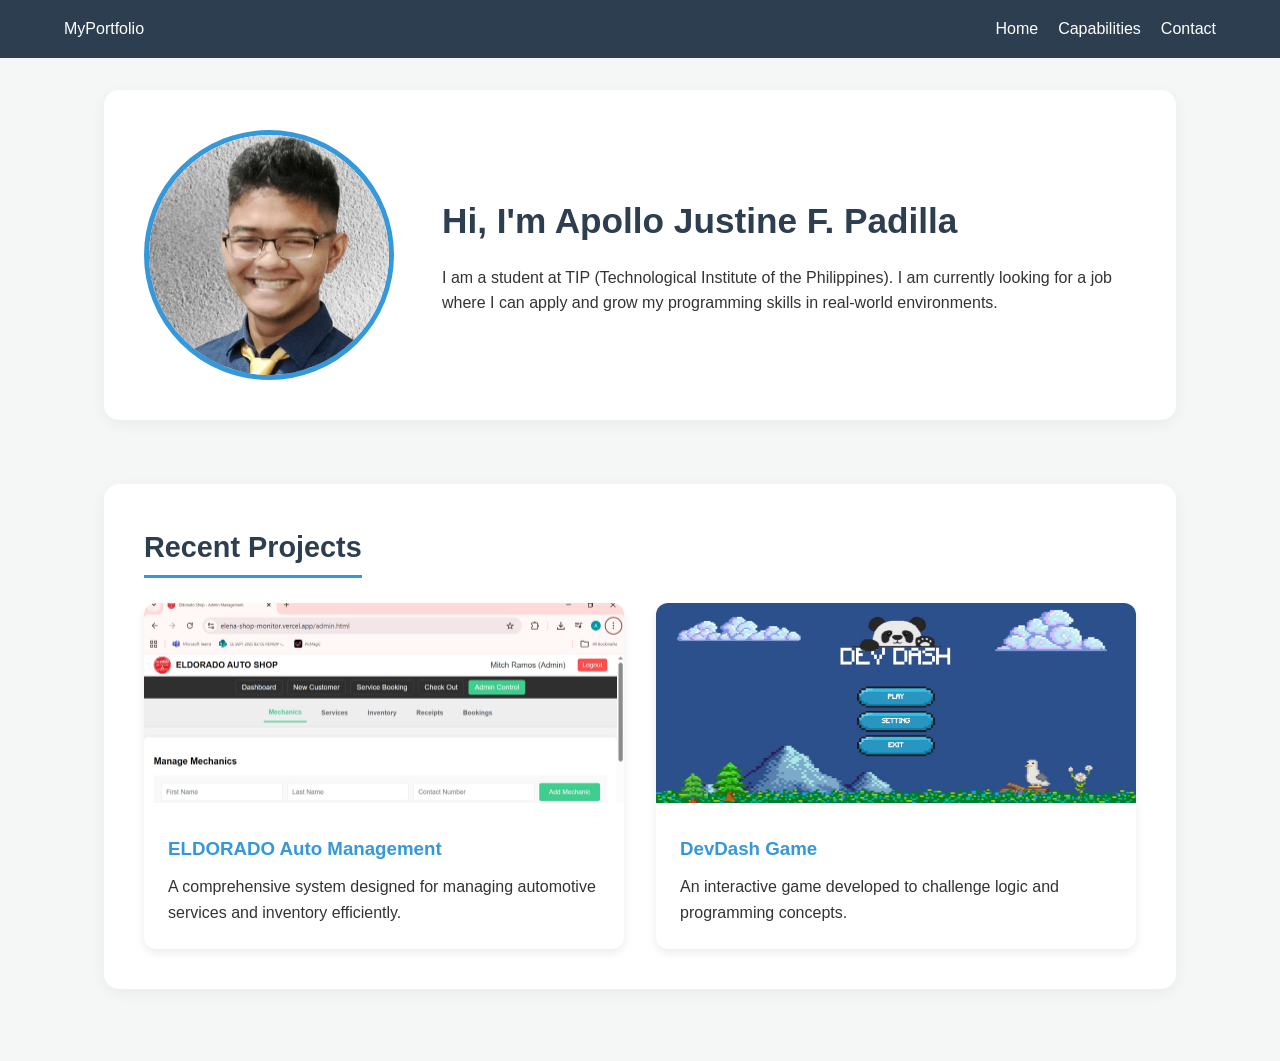
==== index.html @ 03398ac3 "ind3" ====
<!DOCTYPE html>
<html lang="en">
<head>
    <meta charset="UTF-8">
    <meta name="viewport" content="width=device-width, initial-scale=1.0">
    <title>Portfolio | Home</title>
    <link rel="stylesheet" href="style.css">
</head>
<body>
    <nav class="navbar">
        <div class="logo">MyPortfolio</div>
        <ul class="nav-links">
            <li><a href="index.html">Home</a></li>
            <li><a href="capabilities.html">Capabilities</a></li>
            <li><a href="contact.html">Contact</a></li>
        </ul>
    </nav>

    <section class="about-section container">
        <div class="about-flex">
            <img src="Images/apollo.jpg" alt="Photo of Me" class="profile-pic">
            <div class="about-text">
                <h1>Hi, I'm Apollo Justine F. Padilla</h1>
                <p>I am a student at TIP (Technological Institute of the Philippines). I am currently looking for a job where I can apply and grow my programming skills in real-world environments.</p>
            </div>
        </div>
    </section>

<main class="container">
    <div class="section-block"> <h2 class="block-title">Recent Projects</h2>
        <div class="grid">
            <div class="card">
                <img src="Images/ELDORADO.jpg" alt="ELDORADO App">
                <div class="card-content">
                    <h3>ELDORADO Auto Management</h3>
                    <p>A comprehensive system designed for managing automotive services and inventory efficiently.</p>
                </div>
            </div>
            <div class="card">
                <img src="Images/DevDash.jpg" alt="DevDash Game">
                <div class="card-content">
                    <h3>DevDash Game</h3>
                    <p>An interactive game developed to challenge logic and programming concepts.</p>
                </div>
            </div>
        </div>
    </div>
</main>
</body>
</html>
---- style.css ----
/* General Reset */
* {
    margin: 0;
    padding: 0;
    box-sizing: border-box;
    font-family: 'Segoe UI', Tahoma, Geneva, Verdana, sans-serif;
}

body {
    background-color: #f4f7f6; /* Light gray background for the whole site */
    color: #333;
    line-height: 1.6;
}

/* Navbar */
.navbar {
    display: flex;
    justify-content: space-between;
    align-items: center;
    padding: 1rem 5%;
    background: #2c3e50;
    color: white;
    position: sticky;
    top: 0;
    z-index: 1000;
}

.nav-links {
    display: flex;
    list-style: none;
}

.nav-links li a {
    color: white;
    text-decoration: none;
    margin-left: 20px;
}

/* Container for all pages */
.container {
    padding: 2rem 5%;
    max-width: 1200px; /* Keeps the content from getting too wide */
    margin: 0 auto;
}

/* Section Blocks (The white containers for Capabilities) */
.section-block {
    background: white; /* White "box" for each section */
    padding: 40px;
    border-radius: 15px;
    box-shadow: 0 4px 15px rgba(0,0,0,0.05);
    margin-bottom: 40px;
}

.block-title {
    margin-bottom: 25px;
    color: #2c3e50;
    border-bottom: 3px solid #3498db;
    display: inline-block;
    padding-bottom: 5px;
    font-size: 1.8rem;
}

/* Achievement Card */
.achievement-card img {
    width: 100%;
    max-height: 500px;
    object-fit: cover;
    border-radius: 10px;
    margin-bottom: 20px;
}

/* Tools Grid - Fixed to 3 Columns */
.tools-grid {
    display: grid;
    grid-template-columns: repeat(3, 1fr);
    gap: 25px;
}

.tool-item {
    background: #f8f9fa; /* Light gray inside the white block */
    padding: 2rem;
    border-radius: 12px;
    text-align: center;
    border: 1px solid #eee;
    display: flex;
    flex-direction: column;
    align-items: center;
    transition: transform 0.2s ease;
}

.tool-item:hover {
    transform: translateY(-5px);
}

.tool-item img {
    width: 60px;
    height: 60px;
    object-fit: contain;
    margin-bottom: 15px;
}

/* Contact Page Split Layout */
.contact-wrapper {
    display: flex;
    gap: 40px;
    background: white;
    padding: 30px;
    border-radius: 15px;
    box-shadow: 0 4px 15px rgba(0,0,0,0.08);
}

.contact-map, .contact-info {
    flex: 1;
}

.contact-list {
    list-style: none;
}

.contact-list li {
    margin-bottom: 25px;
}

.contact-list strong {
    display: block;
    color: #2c3e50;
    font-size: 0.85rem;
    text-transform: uppercase;
    letter-spacing: 1px;
}

.contact-list a {
    color: #3498db;
    text-decoration: none;
}

/* RESPONSIVE FIXES */
@media (max-width: 900px) {
    .tools-grid {
        grid-template-columns: repeat(2, 1fr); /* 2 columns on tablets */
    }
    .contact-wrapper {
        flex-direction: column;
    }
}

@media (max-width: 600px) {
    .tools-grid {
        grid-template-columns: 1fr; /* 1 column on phones */
    }
    .about-flex {
        flex-direction: column;
        text-align: center;
    }
}

/* --- Index Page Specific Styles --- */

/* About Section */
.about-flex {
    display: flex;
    align-items: center;
    gap: 3rem;
    background: white;
    padding: 40px;
    border-radius: 15px;
    box-shadow: 0 4px 15px rgba(0,0,0,0.05);
}

.profile-pic {
    width: 250px;
    height: 250px;
    border-radius: 50%;
    object-fit: cover;
    border: 5px solid #3498db;
    flex-shrink: 0; /* Prevents the image from squishing */
}

.about-text h1 {
    font-size: 2.2rem;
    color: #2c3e50;
    margin-bottom: 15px;
}

/* Projects Grid */
.section-title {
    margin: 2rem 0 1.5rem 0;
    color: #2c3e50;
    font-size: 1.8rem;
}

.grid {
    display: grid;
    grid-template-columns: repeat(auto-fit, minmax(350px, 1fr));
    gap: 2rem;
}

.card {
    background: white;
    border-radius: 12px;
    overflow: hidden;
    box-shadow: 0 4px 10px rgba(0,0,0,0.08);
    transition: transform 0.3s ease;
}

.card:hover {
    transform: translateY(-8px);
}

.card img {
    width: 100%;
    height: 200px;
    object-fit: cover;
}

.card-content {
    padding: 1.5rem;
}

.card-content h3 {
    margin-bottom: 10px;
    color: #3498db;
}
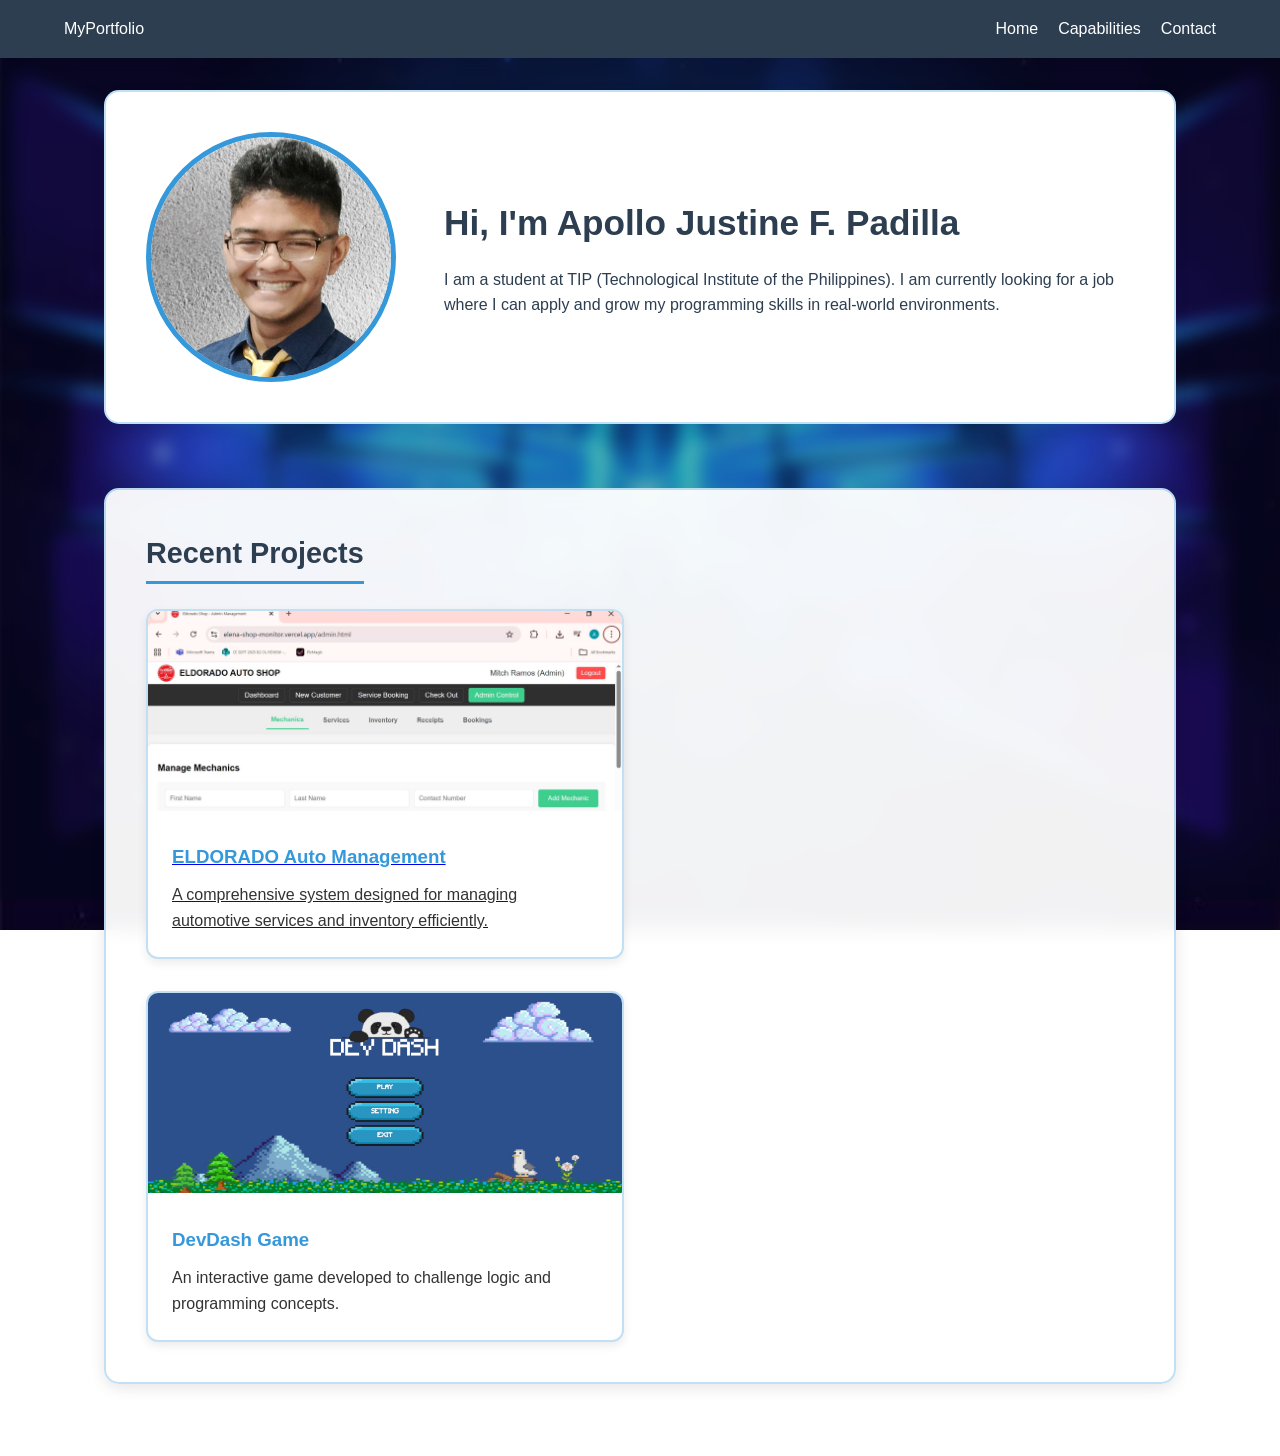
==== commit cd9d60b4: "ind 4" ====
--- a/index.html
+++ b/index.html
@@ -29,6 +29,7 @@
 <main class="container">
     <div class="section-block"> <h2 class="block-title">Recent Projects</h2>
         <div class="grid">
+         <a href="https://canva.link/xxeqnveavldlo4q" class="project-link">      
             <div class="card">
                 <img src="Images/ELDORADO.jpg" alt="ELDORADO App">
                 <div class="card-content">
@@ -36,6 +37,8 @@
                     <p>A comprehensive system designed for managing automotive services and inventory efficiently.</p>
                 </div>
             </div>
+         </a> 
+         <a href="https://canva.link/jispzs58zcda3gw" class="project-link"></a>
             <div class="card">
                 <img src="Images/DevDash.jpg" alt="DevDash Game">
                 <div class="card-content">
@@ -43,6 +46,7 @@
                     <p>An interactive game developed to challenge logic and programming concepts.</p>
                 </div>
             </div>
+         </a>
         </div>
     </div>
 </main>
--- a/style.css
+++ b/style.css
@@ -7,9 +7,32 @@
 }
 
 body {
-    background-color: #f4f7f6; /* Light gray background for the whole site */
-    color: #333;
+    /* 1. Set your image here. Make sure the filename matches exactly! */
+    background: url('Images/ScifiBg.jpg') no-repeat center center fixed; 
+    background-size: cover;
+    
+    color: #f0f0f0;
     line-height: 1.6;
+    min-height: 100vh;
+    margin: 0;
+}
+
+/* 2. This layer adds the "Blur" and the blue sci-fi tint over your image */
+body::before {
+    content: "";
+    position: fixed;
+    top: 0;
+    left: 0;
+    width: 100%;
+    height: 100%;
+    /* This creates a blue 'glass' tint. Adjust the 0.2 to 0.4 for more/less blue */
+    background: rgba(3, 10, 26, 0.3); 
+    
+    /* THE BLUR: Increase the 8px to 15px if you want it more blurry */
+    backdrop-filter: blur(8px); 
+    -webkit-backdrop-filter: blur(8px); /* For Safari support */
+    
+    z-index: -1; /* Keeps it behind your text/containers */
 }
 
 /* Navbar */
@@ -52,6 +75,41 @@
     margin-bottom: 40px;
 }
 
+/* 1. Base Container Style (Glass Effect) */
+.section-block, .contact-wrapper, .about-flex, .card {
+    background: rgba(255, 255, 255, 0.92); /* Slightly more transparent */
+    backdrop-filter: blur(10px);
+    border: 2px solid rgba(52, 152, 219, 0.3); /* Initial subtle blue border */
+    border-radius: 15px;
+    transition: all 0.4s cubic-bezier(0.175, 0.885, 0.32, 1.275); /* Smooth pop effect */
+    box-shadow: 0 4px 15px rgba(0, 0, 0, 0.1); /* Standard initial shadow */
+}
+
+/* 2. Bright Hover Effect (The Sci-Fi Glow) */
+.section-block:hover, .contact-wrapper:hover, .about-flex:hover, .card:hover {
+    transform: translateY(-10px) scale(1.01); /* Lift and slight grow */
+    border: 2px solid rgba(52, 152, 219, 0.8); /* Brighten the border */
+    
+    /* Bright Blue Sci-Fi Glow Shadow */
+    box-shadow: 0 0 25px rgba(52, 152, 219, 0.6), 
+                0 0 10px rgba(52, 152, 219, 0.4); 
+    
+    background: rgba(255, 255, 255, 0.98); /* Become more solid when "active" */
+}
+
+/* 3. Specialized Card Shadow (Optional) */
+/* If you want the project cards to have an even sharper glow */
+.card:hover {
+    box-shadow: 0 15px 30px rgba(0, 0, 0, 0.2), 
+                0 0 20px rgba(52, 152, 219, 0.5);
+}
+
+/* Ensure content blocks remain professional and readable */
+.section-block, .card, .contact-wrapper {
+    background: rgba(255, 255, 255, 0.95); /* Keep contents light for reading */
+    color: #333; /* Dark text inside the light boxes */
+}
+
 .block-title {
     margin-bottom: 25px;
     color: #2c3e50;
@@ -183,6 +241,10 @@
     margin-bottom: 15px;
 }
 
+.about-text p {
+    color: #2c3e50;
+}
+
 /* Projects Grid */
 .section-title {
     margin: 2rem 0 1.5rem 0;
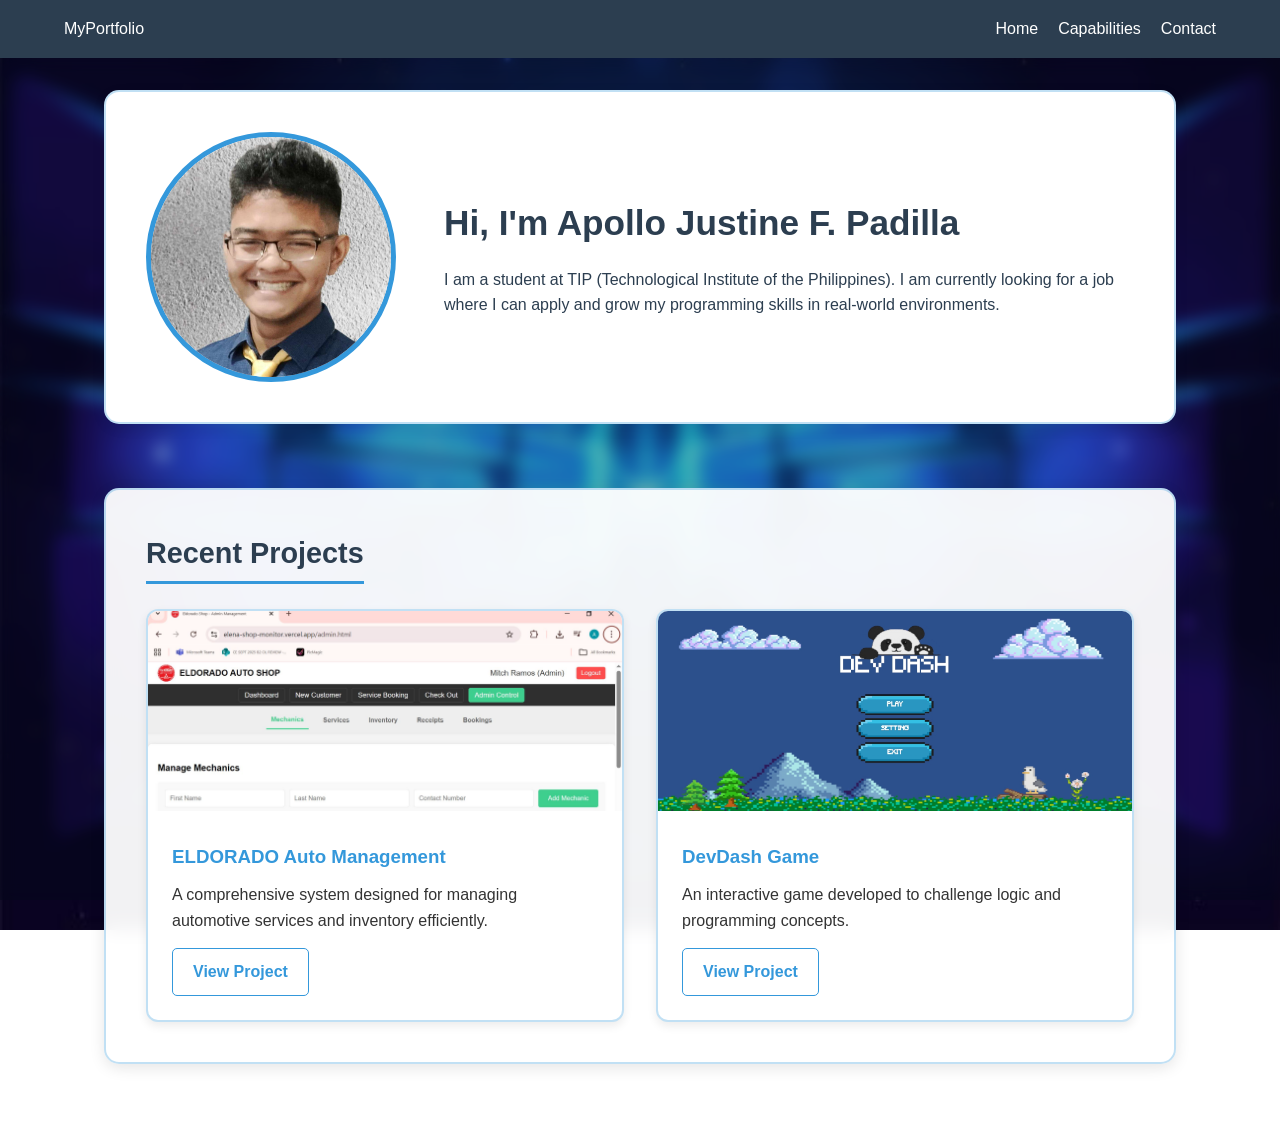
==== commit 6c22eccc: "IND6" ====
--- a/index.html
+++ b/index.html
@@ -29,24 +29,25 @@
 <main class="container">
     <div class="section-block"> <h2 class="block-title">Recent Projects</h2>
         <div class="grid">
-         <a href="https://canva.link/xxeqnveavldlo4q" class="project-link">      
-            <div class="card">
-                <img src="Images/ELDORADO.jpg" alt="ELDORADO App">
-                <div class="card-content">
-                    <h3>ELDORADO Auto Management</h3>
-                    <p>A comprehensive system designed for managing automotive services and inventory efficiently.</p>
-                </div>
-            </div>
-         </a> 
-         <a href="https://canva.link/jispzs58zcda3gw" class="project-link"></a>
-            <div class="card">
-                <img src="Images/DevDash.jpg" alt="DevDash Game">
-                <div class="card-content">
-                    <h3>DevDash Game</h3>
-                    <p>An interactive game developed to challenge logic and programming concepts.</p>
-                </div>
-            </div>
-         </a>
+        <div class="card">
+        <img src="Images/ELDORADO.jpg" alt="ELDORADO App">
+        <div class="card-content">
+            <h3>ELDORADO Auto Management</h3>
+            <p>A comprehensive system designed for managing automotive services and inventory efficiently.</p>
+        <a href="https://canva.link/xxeqnveavldlo4q" class="btn-glow">View Project</a>
+        </div>
+        </div>
+
+        <div class="card">
+        <img src="Images/DevDash.jpg" alt="DevDash Game">
+        <div class="card-content">
+            <h3>DevDash Game</h3>
+            <p>An interactive game developed to challenge logic and programming concepts.</p>
+        <a href="https://canva.link/jispzs58zcda3gw" class="btn-glow">View Project</a>
+        </div>
+        </div>
+
+            
         </div>
     </div>
 </main>
--- a/style.css
+++ b/style.css
@@ -110,6 +110,33 @@
     color: #333; /* Dark text inside the light boxes */
 }
 
+/* Removes default link styling for the whole-card link */
+.project-link {
+    text-decoration: none;
+    color: inherit; /* Keeps your text dark/gray instead of turning blue */
+    display: block;
+}
+
+/* Sci-fi Glow Button (For Option 2) */
+.btn-glow {
+    display: inline-block;
+    margin-top: 15px;
+    padding: 10px 20px;
+    background: transparent;
+    color: #3498db;
+    border: 1px solid #3498db;
+    border-radius: 5px;
+    text-decoration: none;
+    font-weight: bold;
+    transition: all 0.3s ease;
+}
+
+.btn-glow:hover {
+    background: #3498db;
+    color: white;
+    box-shadow: 0 0 15px rgba(52, 152, 219, 0.7);
+}
+
 .block-title {
     margin-bottom: 25px;
     color: #2c3e50;
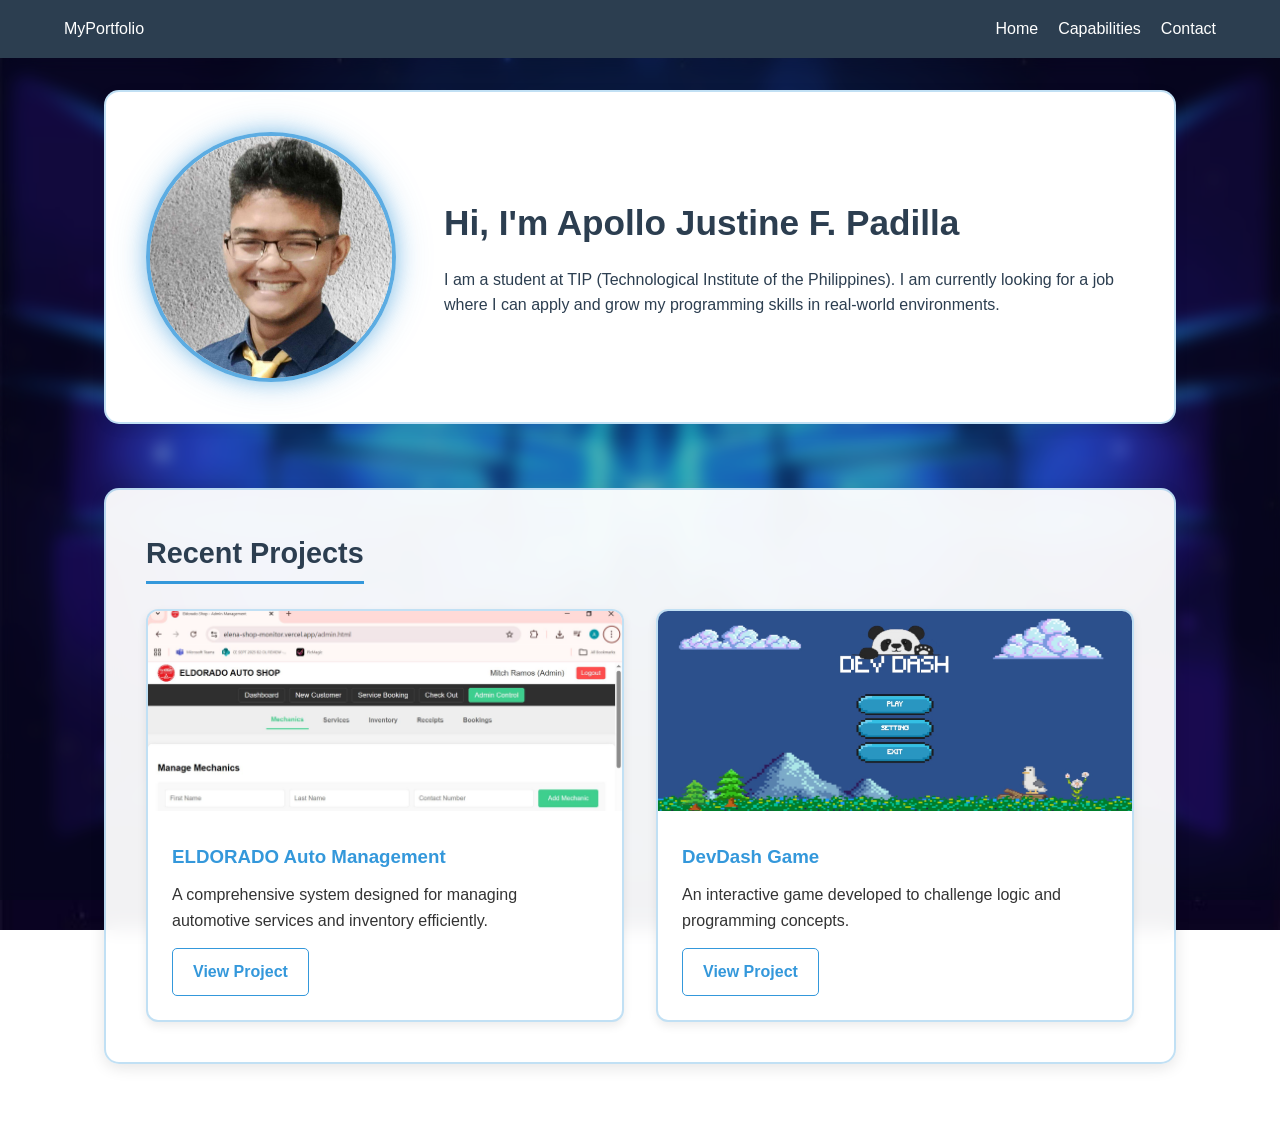
==== commit 2f0bb62b: "hed prof" ====
--- a/index.html
+++ b/index.html
@@ -3,9 +3,10 @@
 <head>
     <meta charset="UTF-8">
     <meta name="viewport" content="width=device-width, initial-scale=1.0">
-    <title>Portfolio | Home</title>
+    <title>Apollo Portfolio</title>
     <link rel="stylesheet" href="style.css">
-</head>
+<link rel="icon" type="image/svg+xml" 
+<link rel="icon" type="image/png" href="Images/apollo-circle.png"></head>
 <body>
     <nav class="navbar">
         <div class="logo">MyPortfolio</div>
--- a/style.css
+++ b/style.css
@@ -256,10 +256,21 @@
 .profile-pic {
     width: 250px;
     height: 250px;
-    border-radius: 50%;
+    border-radius: 50%; /* Makes the image on the page a circle */
     object-fit: cover;
-    border: 5px solid #3498db;
-    flex-shrink: 0; /* Prevents the image from squishing */
+    border: 4px solid rgba(52, 152, 219, 0.8); /* Bright blue border */
+    
+    /* This makes the image "pop" with a blue glow */
+    box-shadow: 0 0 20px rgba(52, 152, 219, 0.5), 
+                0 0 40px rgba(52, 152, 219, 0.2);
+    
+    transition: transform 0.3s ease, box-shadow 0.3s ease;
+}
+
+.profile-pic:hover {
+    transform: scale(1.05); /* Slight grow on hover */
+    box-shadow: 0 0 30px rgba(52, 152, 219, 0.8);
+    border-color: white;
 }
 
 .about-text h1 {
